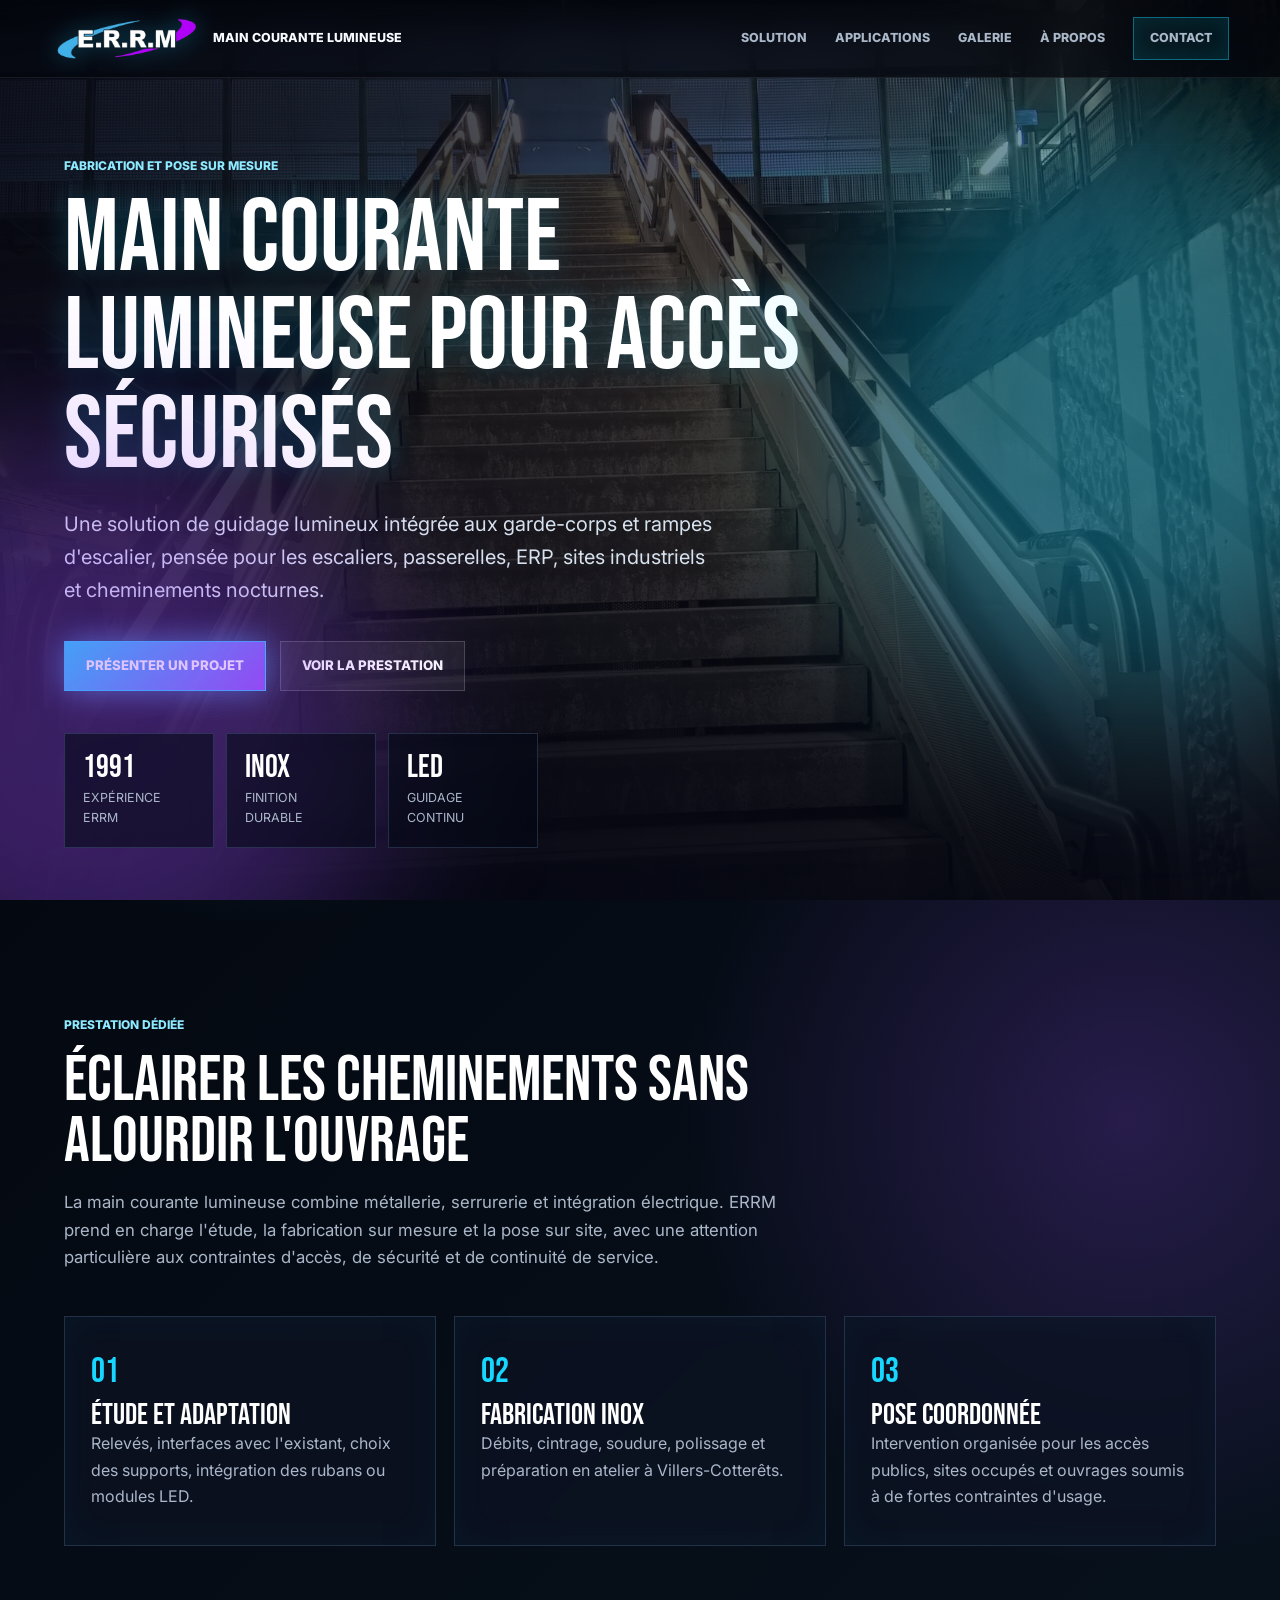
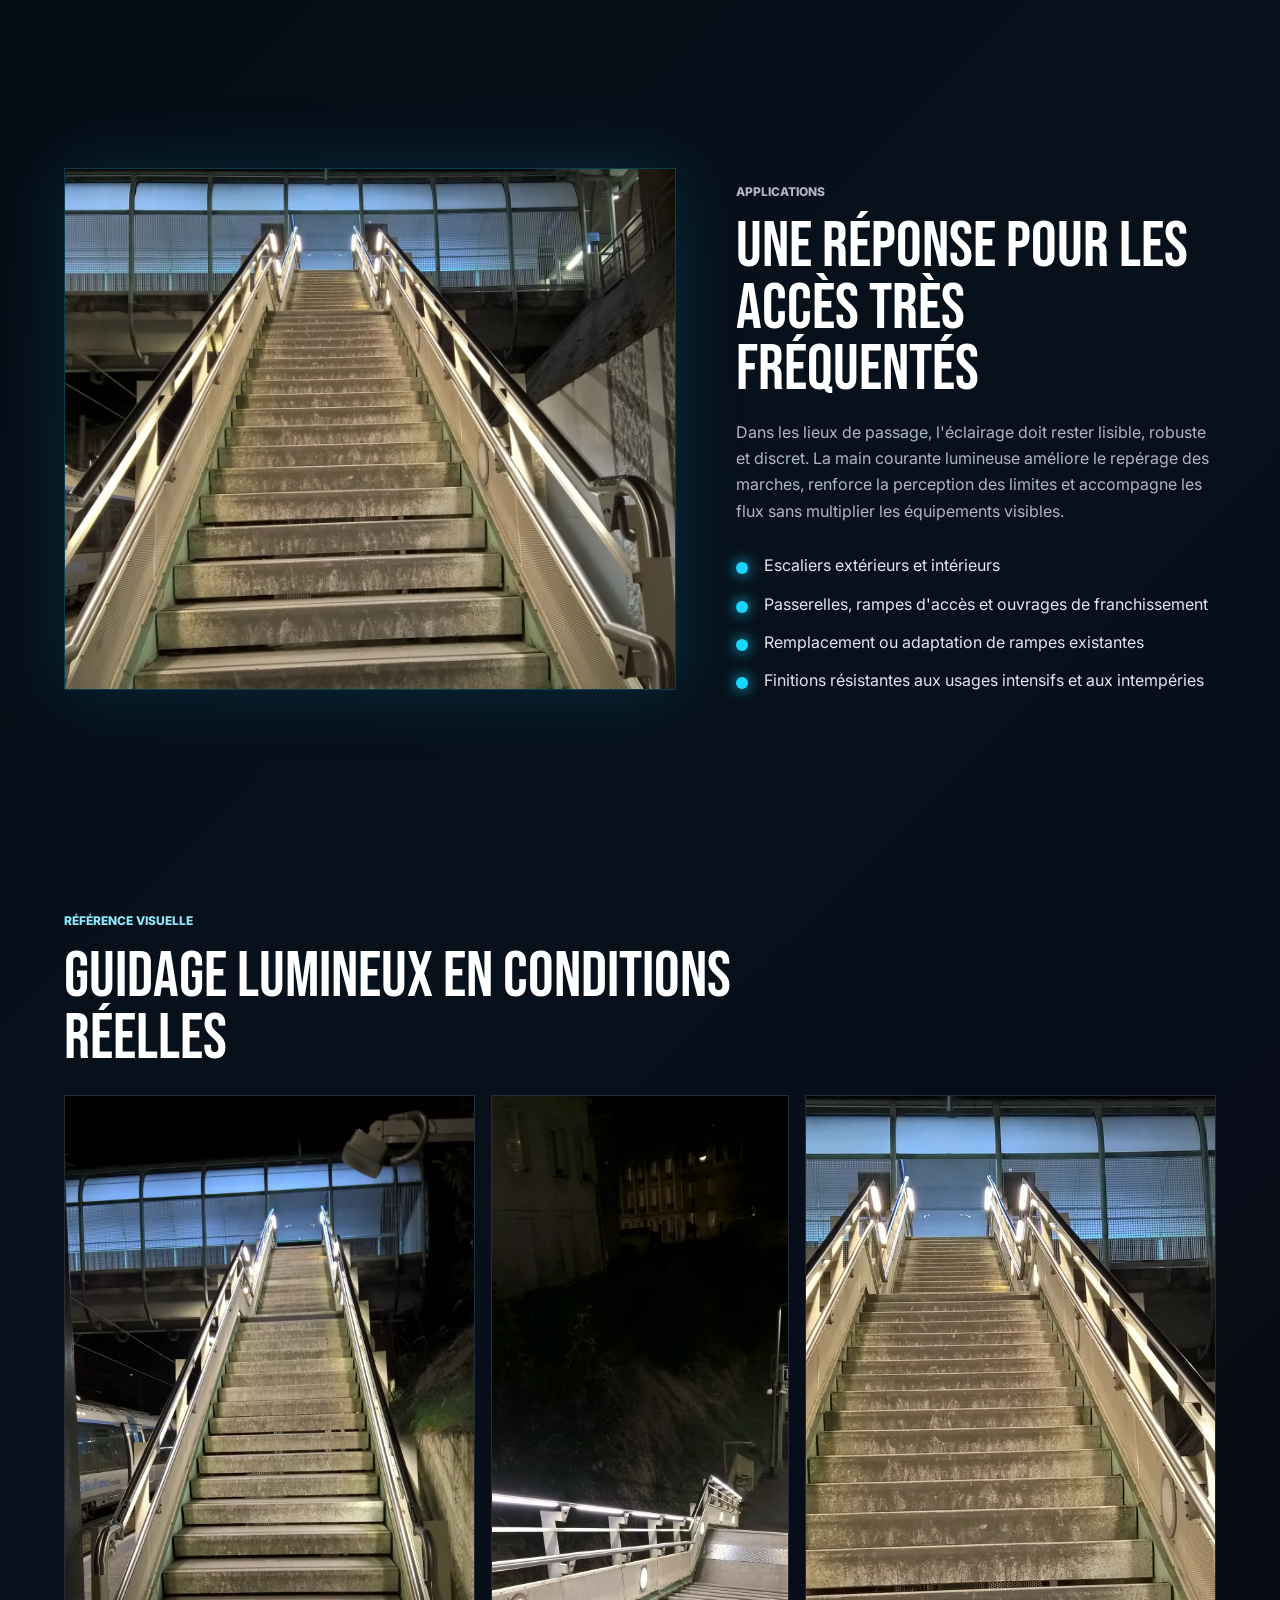
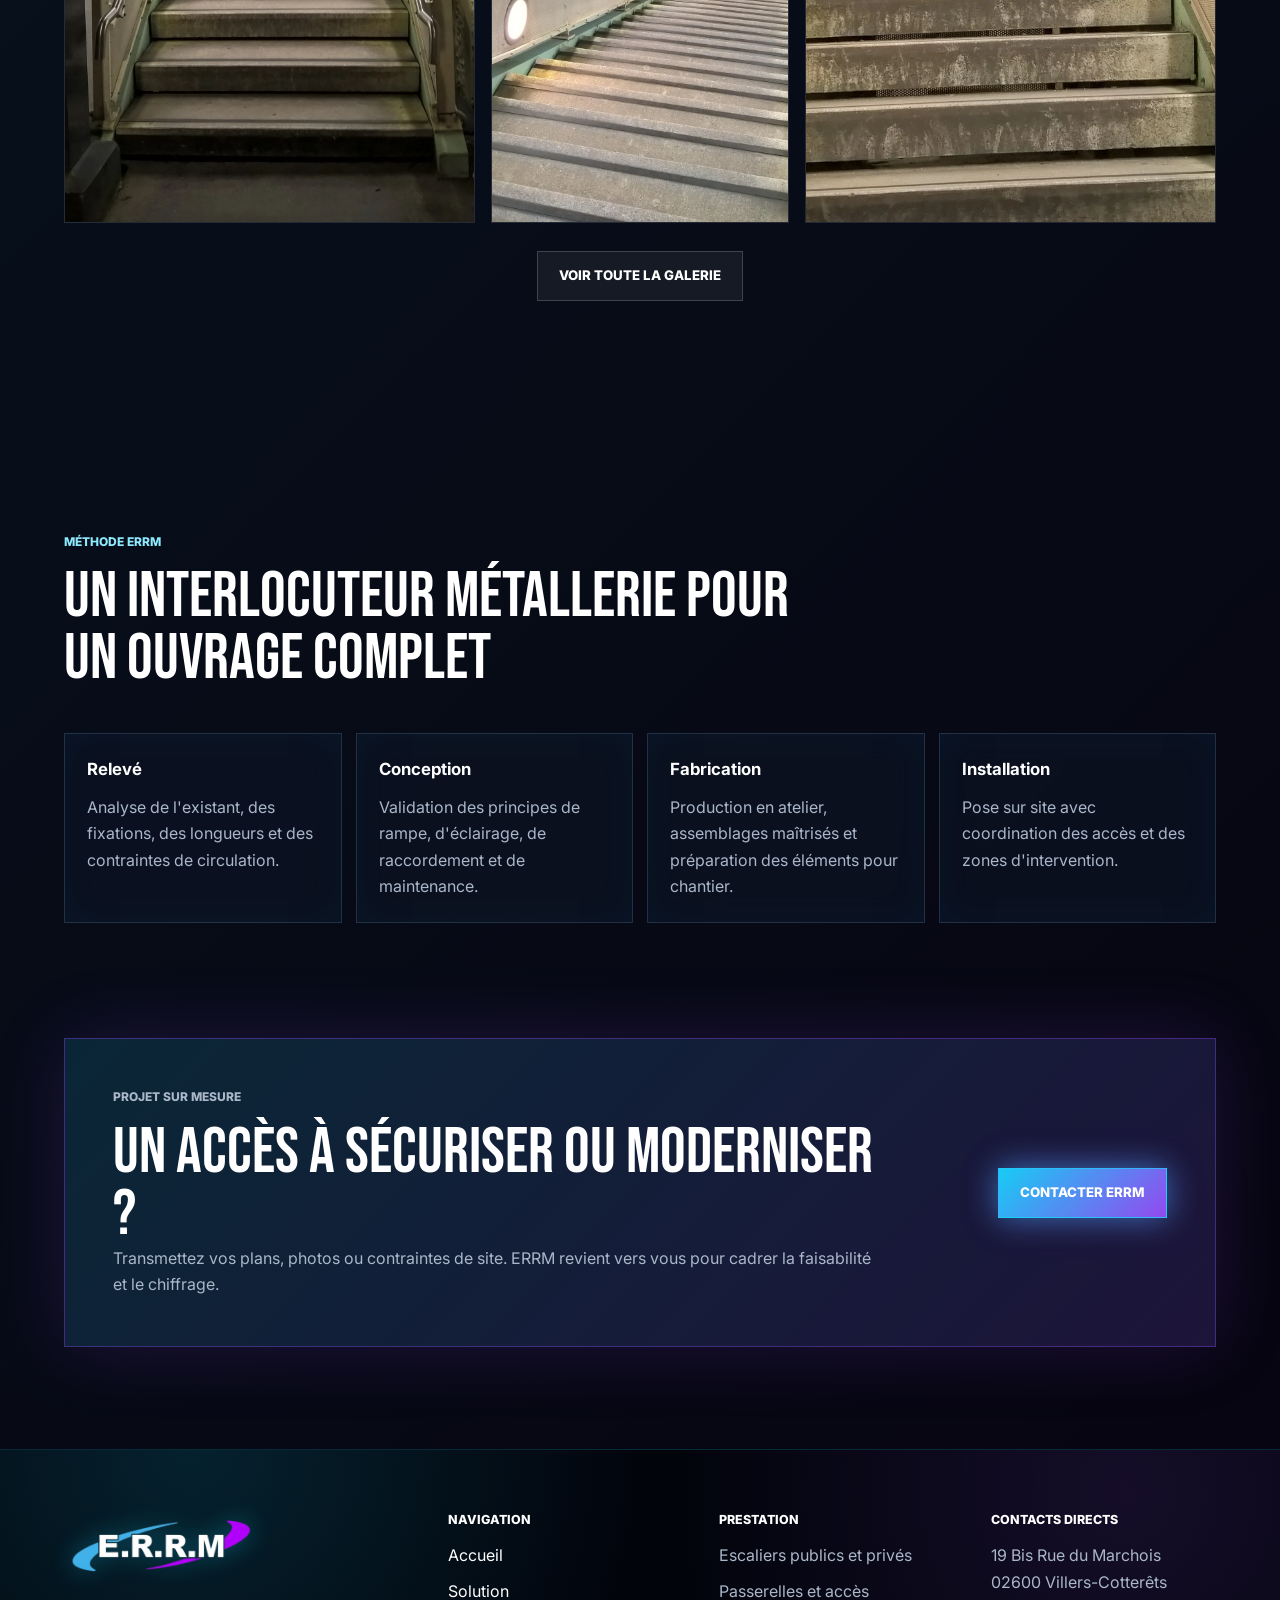
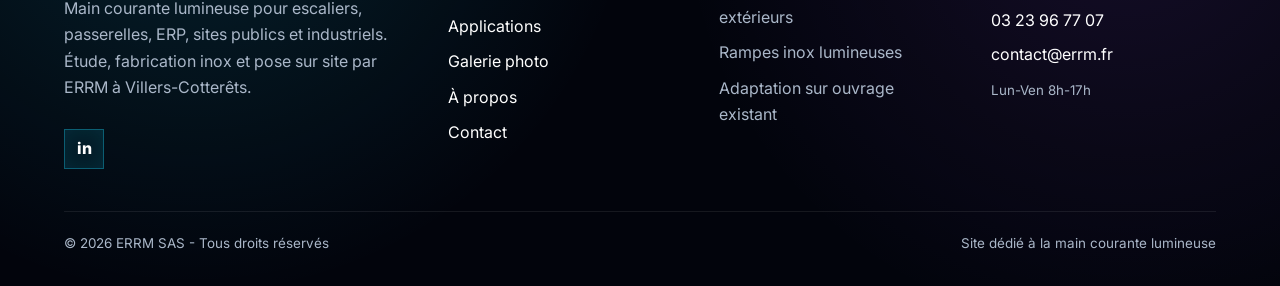
==== index.html @ 0eacf0ae "Initial site main courante lumineuse" ====
<!DOCTYPE html>
<html lang="fr">
<head>
    <meta charset="UTF-8" />
    <meta name="viewport" content="width=device-width, initial-scale=1.0" />
    <title>Main courante lumineuse | ERRM</title>
    <meta name="description" content="ERRM conçoit, fabrique et pose des mains courantes lumineuses pour escaliers, passerelles, accès publics, sites industriels et ERP." />
    <link rel="icon" href="images/favicon.png" type="image/png" />
    <link rel="stylesheet" href="css/style.css" />
</head>
<body>
    <nav class="navbar" aria-label="Navigation principale">
        <a class="brand" href="index.html" aria-label="ERRM - Main courante lumineuse">
            <img src="images/logo-errm-neon.png" alt="ERRM" />
            <span>Main courante lumineuse</span>
        </a>
        <button class="menu-toggle" aria-label="Ouvrir le menu" aria-expanded="false">
            <span></span><span></span><span></span>
        </button>
        <div class="nav-links">
            <a href="#solution">Solution</a>
            <a href="#applications">Applications</a>
            <a href="galerie.html">Galerie</a>
            <a href="a-propos.html">À propos</a>
            <a class="nav-cta" href="contact.html">Contact</a>
        </div>
    </nav>

    <main>
        <section class="hero">
            <div class="hero-media" aria-hidden="true"></div>
            <div class="glow glow-blue"></div>
            <div class="glow glow-violet"></div>
            <div class="hero-content">
                <p class="eyebrow">Fabrication et pose sur mesure</p>
                <h1>Main courante lumineuse pour accès sécurisés</h1>
                <p class="hero-text">
                    Une solution de guidage lumineux intégrée aux garde-corps et rampes d'escalier,
                    pensée pour les escaliers, passerelles, ERP, sites industriels et cheminements nocturnes.
                </p>
                <div class="hero-actions">
                    <a class="btn btn-primary" href="contact.html">Présenter un projet</a>
                    <a class="btn btn-secondary" href="#solution">Voir la prestation</a>
                </div>
                <dl class="hero-stats" aria-label="Points clés">
                    <div>
                        <dt>1991</dt>
                        <dd>expérience ERRM</dd>
                    </div>
                    <div>
                        <dt>INOX</dt>
                        <dd>finition durable</dd>
                    </div>
                    <div>
                        <dt>LED</dt>
                        <dd>guidage continu</dd>
                    </div>
                </dl>
            </div>
        </section>

        <section class="intro band" id="solution">
            <div class="section-head">
                <p class="eyebrow">Prestation dédiée</p>
                <h2>Éclairer les cheminements sans alourdir l'ouvrage</h2>
                <p>
                    La main courante lumineuse combine métallerie, serrurerie et intégration électrique.
                    ERRM prend en charge l'étude, la fabrication sur mesure et la pose sur site, avec
                    une attention particulière aux contraintes d'accès, de sécurité et de continuité de service.
                </p>
            </div>
            <div class="feature-grid">
                <article>
                    <span>01</span>
                    <h3>Étude et adaptation</h3>
                    <p>Relevés, interfaces avec l'existant, choix des supports, intégration des rubans ou modules LED.</p>
                </article>
                <article>
                    <span>02</span>
                    <h3>Fabrication inox</h3>
                    <p>Débits, cintrage, soudure, polissage et préparation en atelier à Villers-Cotterêts.</p>
                </article>
                <article>
                    <span>03</span>
                    <h3>Pose coordonnée</h3>
                    <p>Intervention organisée pour les accès publics, sites occupés et ouvrages soumis à de fortes contraintes d'usage.</p>
                </article>
            </div>
        </section>

        <section class="split" id="applications">
            <div class="split-image">
                <img src="images/main-courante-lumineuse-large.webp" alt="Escalier équipé de mains courantes lumineuses" />
            </div>
            <div class="split-copy">
                <p class="eyebrow">Applications</p>
                <h2>Une réponse pour les accès très fréquentés</h2>
                <p>
                    Dans les lieux de passage, l'éclairage doit rester lisible, robuste et discret.
                    La main courante lumineuse améliore le repérage des marches, renforce la perception
                    des limites et accompagne les flux sans multiplier les équipements visibles.
                </p>
                <ul class="check-list">
                    <li>Escaliers extérieurs et intérieurs</li>
                    <li>Passerelles, rampes d'accès et ouvrages de franchissement</li>
                    <li>Remplacement ou adaptation de rampes existantes</li>
                    <li>Finitions résistantes aux usages intensifs et aux intempéries</li>
                </ul>
            </div>
        </section>

        <section class="gallery band" id="realisations">
            <div class="section-head compact">
                <p class="eyebrow">Référence visuelle</p>
                <h2>Guidage lumineux en conditions réelles</h2>
            </div>
            <div class="photo-grid">
                <figure>
                    <img src="images/main-courante-lumineuse-hero.webp" alt="Escalier vu de face avec rampes lumineuses" />
                </figure>
                <figure>
                    <img src="images/main-courante-lumineuse-detail.webp" alt="Main courante lumineuse sur escalier de nuit" />
                </figure>
                <figure>
                    <img src="images/main-courante-lumineuse-large.webp" alt="Installation lumineuse sur deux mains courantes d'escalier" />
                </figure>
            </div>
            <div class="gallery-link-row">
                <a class="btn btn-secondary" href="galerie.html">Voir toute la galerie</a>
            </div>
        </section>

        <section class="process">
            <div class="section-head">
                <p class="eyebrow">Méthode ERRM</p>
                <h2>Un interlocuteur métallerie pour un ouvrage complet</h2>
            </div>
            <div class="timeline">
                <div>
                    <strong>Relevé</strong>
                    <p>Analyse de l'existant, des fixations, des longueurs et des contraintes de circulation.</p>
                </div>
                <div>
                    <strong>Conception</strong>
                    <p>Validation des principes de rampe, d'éclairage, de raccordement et de maintenance.</p>
                </div>
                <div>
                    <strong>Fabrication</strong>
                    <p>Production en atelier, assemblages maîtrisés et préparation des éléments pour chantier.</p>
                </div>
                <div>
                    <strong>Installation</strong>
                    <p>Pose sur site avec coordination des accès et des zones d'intervention.</p>
                </div>
            </div>
        </section>

        <section class="cta">
            <div>
                <p class="eyebrow">Projet sur mesure</p>
                <h2>Un accès à sécuriser ou moderniser ?</h2>
                <p>Transmettez vos plans, photos ou contraintes de site. ERRM revient vers vous pour cadrer la faisabilité et le chiffrage.</p>
            </div>
            <a class="btn btn-primary" href="contact.html">Contacter ERRM</a>
        </section>
    </main>

    <footer class="site-footer">
        <div class="footer-grid">
            <div class="footer-brand">
                <img src="images/logo-errm-neon.png" alt="ERRM" />
                <p>Main courante lumineuse pour escaliers, passerelles, ERP, sites publics et industriels. Étude, fabrication inox et pose sur site par ERRM à Villers-Cotterêts.</p>
                <a class="linkedin-link" href="https://www.linkedin.com/company/errm-02/" target="_blank" rel="noopener noreferrer" aria-label="ERRM sur LinkedIn">in</a>
            </div>
            <div>
                <h3>Navigation</h3>
                <ul>
                    <li><a href="index.html">Accueil</a></li>
                    <li><a href="index.html#solution">Solution</a></li>
                    <li><a href="index.html#applications">Applications</a></li>
                    <li><a href="galerie.html">Galerie photo</a></li>
                    <li><a href="a-propos.html">À propos</a></li>
                    <li><a href="contact.html">Contact</a></li>
                </ul>
            </div>
            <div>
                <h3>Prestation</h3>
                <ul>
                    <li>Escaliers publics et privés</li>
                    <li>Passerelles et accès extérieurs</li>
                    <li>Rampes inox lumineuses</li>
                    <li>Adaptation sur ouvrage existant</li>
                </ul>
            </div>
            <div>
                <h3>Contacts directs</h3>
                <address>
                    19 Bis Rue du Marchois<br />
                    02600 Villers-Cotterêts
                </address>
                <p><a href="tel:0323967707">03 23 96 77 07</a></p>
                <p><a href="mailto:contact@errm.fr">contact@errm.fr</a></p>
                <small>Lun-Ven 8h-17h</small>
            </div>
        </div>
        <div class="footer-bottom">
            <p>© 2026 ERRM SAS - Tous droits réservés</p>
            <p>Site dédié à la main courante lumineuse</p>
        </div>
    </footer>

    <script src="js/main.js"></script>
</body>
</html>
---- css/style.css ----
@import url('https://fonts.googleapis.com/css2?family=Bebas+Neue&family=Inter:wght@300;400;500;600;700;800&display=swap');

*,
*::before,
*::after {
    box-sizing: border-box;
}

:root {
    --bg: #050712;
    --bg-soft: #0b1020;
    --panel: rgba(12, 18, 34, 0.78);
    --panel-strong: rgba(16, 24, 44, 0.94);
    --line: rgba(147, 197, 253, 0.18);
    --text: #f8fbff;
    --muted: #aab7c9;
    --blue: #17d6ff;
    --violet: #9d4dff;
    --cyan-soft: #8eeaff;
    --white: #ffffff;
    --font-title: 'Bebas Neue', Impact, sans-serif;
    --font-body: 'Inter', Arial, sans-serif;
    --shadow-blue: 0 0 30px rgba(23, 214, 255, 0.38);
    --shadow-violet: 0 0 36px rgba(157, 77, 255, 0.36);
}

html {
    scroll-behavior: smooth;
}

body {
    margin: 0;
    min-width: 320px;
    background:
        radial-gradient(circle at 20% 10%, rgba(23, 214, 255, 0.22), transparent 26rem),
        radial-gradient(circle at 88% 22%, rgba(157, 77, 255, 0.22), transparent 28rem),
        linear-gradient(135deg, #03050c 0%, #07111c 46%, #07030f 100%);
    color: var(--text);
    font-family: var(--font-body);
    line-height: 1.65;
    overflow-x: hidden;
}

body::before {
    content: "";
    position: fixed;
    inset: 0;
    z-index: -2;
    opacity: 0.22;
    background-image:
        linear-gradient(rgba(23, 214, 255, 0.11) 1px, transparent 1px),
        linear-gradient(90deg, rgba(157, 77, 255, 0.1) 1px, transparent 1px);
    background-size: 72px 72px;
    mask-image: linear-gradient(to bottom, #000, transparent 88%);
}

body::after {
    content: "";
    position: fixed;
    inset: 0;
    z-index: -1;
    pointer-events: none;
    background: linear-gradient(180deg, rgba(5, 7, 18, 0.05), rgba(5, 7, 18, 0.72));
}

a {
    color: inherit;
    text-decoration: none;
}

img {
    display: block;
    max-width: 100%;
}

h1,
h2,
h3 {
    margin: 0;
    color: var(--white);
    font-family: var(--font-title);
    font-weight: 400;
    line-height: 0.96;
    letter-spacing: 0;
}

h1 {
    max-width: 780px;
    font-size: clamp(4.1rem, 8vw, 7.8rem);
    text-shadow: 0 0 28px rgba(23, 214, 255, 0.26);
}

h2 {
    font-size: clamp(2.55rem, 5vw, 4.6rem);
}

h3 {
    font-size: 1.9rem;
}

p {
    margin: 0;
}

.navbar {
    position: fixed;
    top: 0;
    left: 0;
    right: 0;
    z-index: 20;
    display: flex;
    align-items: center;
    justify-content: space-between;
    min-height: 74px;
    padding: 14px clamp(18px, 4vw, 56px);
    border-bottom: 1px solid rgba(255, 255, 255, 0.08);
    background: rgba(3, 5, 12, 0.72);
    backdrop-filter: blur(18px);
    transition: background 0.24s ease, border-color 0.24s ease;
}

.navbar.is-scrolled {
    border-color: rgba(23, 214, 255, 0.2);
    background: rgba(3, 5, 12, 0.9);
}

.brand {
    display: flex;
    align-items: center;
    gap: 14px;
    color: var(--text);
    font-size: 0.78rem;
    font-weight: 800;
    text-transform: uppercase;
}

.brand img {
    width: 148px;
    height: auto;
    filter: drop-shadow(0 0 12px rgba(23, 214, 255, 0.36));
}

.nav-links {
    display: flex;
    align-items: center;
    gap: 28px;
    color: var(--muted);
    font-size: 0.78rem;
    font-weight: 800;
    text-transform: uppercase;
}

.nav-links a {
    position: relative;
}

.nav-links a:hover,
.nav-links a.active {
    color: var(--white);
}

.nav-cta {
    padding: 10px 16px;
    border: 1px solid rgba(23, 214, 255, 0.42);
    background: rgba(23, 214, 255, 0.08);
    box-shadow: inset 0 0 20px rgba(23, 214, 255, 0.1);
}

.menu-toggle {
    display: none;
    width: 42px;
    height: 42px;
    border: 1px solid rgba(255, 255, 255, 0.14);
    background: rgba(255, 255, 255, 0.04);
}

.menu-toggle span {
    display: block;
    width: 18px;
    height: 2px;
    margin: 4px auto;
    background: var(--text);
}

.hero {
    position: relative;
    min-height: 100svh;
    display: grid;
    align-items: end;
    padding: 132px clamp(20px, 5vw, 72px) 52px;
    overflow: hidden;
}

.hero-media {
    position: absolute;
    inset: 0;
    z-index: -3;
    background:
        linear-gradient(90deg, rgba(5, 7, 18, 0.88) 0%, rgba(5, 7, 18, 0.58) 48%, rgba(5, 7, 18, 0.12) 100%),
        linear-gradient(0deg, rgba(5, 7, 18, 0.78), rgba(5, 7, 18, 0.1) 38%),
        url("../images/main-courante-lumineuse-large.webp") center / cover no-repeat;
}

.glow {
    position: absolute;
    width: 46vw;
    max-width: 620px;
    aspect-ratio: 1;
    border-radius: 999px;
    filter: blur(92px);
    opacity: 0.34;
    pointer-events: none;
}

.glow-blue {
    right: -12%;
    top: 12%;
    background: var(--blue);
}

.glow-violet {
    left: -16%;
    bottom: -14%;
    background: var(--violet);
}

.hero-content {
    max-width: 860px;
}

.eyebrow {
    margin-bottom: 15px;
    color: var(--cyan-soft);
    font-size: 0.75rem;
    font-weight: 800;
    text-transform: uppercase;
}

.hero-text {
    max-width: 650px;
    margin-top: 22px;
    color: #d7e2ef;
    font-size: clamp(1.03rem, 1.8vw, 1.25rem);
}

.hero-actions {
    display: flex;
    flex-wrap: wrap;
    gap: 14px;
    margin-top: 34px;
}

.btn {
    display: inline-flex;
    align-items: center;
    justify-content: center;
    min-height: 48px;
    padding: 13px 21px;
    border: 1px solid transparent;
    color: var(--white);
    font-size: 0.83rem;
    font-weight: 800;
    text-transform: uppercase;
}

.btn-primary {
    border-color: rgba(23, 214, 255, 0.72);
    background: linear-gradient(135deg, rgba(23, 214, 255, 0.95), rgba(157, 77, 255, 0.92));
    box-shadow: var(--shadow-blue), var(--shadow-violet);
}

.btn-secondary {
    border-color: rgba(255, 255, 255, 0.18);
    background: rgba(255, 255, 255, 0.06);
}

.hero-stats {
    display: grid;
    grid-template-columns: repeat(3, minmax(0, 150px));
    gap: 12px;
    margin: 42px 0 0;
    padding: 0;
}

.hero-stats div {
    padding: 18px;
    border: 1px solid var(--line);
    background: rgba(5, 10, 22, 0.58);
    backdrop-filter: blur(12px);
}

.hero-stats dt {
    color: var(--white);
    font-family: var(--font-title);
    font-size: 2rem;
    line-height: 1;
}

.hero-stats dd {
    margin: 4px 0 0;
    color: var(--muted);
    font-size: 0.78rem;
    text-transform: uppercase;
}

.band,
.process,
.contact-section {
    padding: clamp(72px, 9vw, 118px) clamp(20px, 5vw, 72px);
}

.section-head {
    max-width: 760px;
    margin-bottom: 44px;
}

.section-head p:not(.eyebrow) {
    margin-top: 16px;
    color: var(--muted);
    font-size: 1.05rem;
}

.section-head.compact {
    margin-bottom: 26px;
}

.feature-grid {
    display: grid;
    grid-template-columns: repeat(3, minmax(0, 1fr));
    gap: 18px;
}

.feature-grid article,
.timeline div,
.contact-form,
.contact-panel,
.info-block,
.history-grid div {
    border: 1px solid var(--line);
    background: var(--panel);
    box-shadow: inset 0 0 38px rgba(23, 214, 255, 0.04);
    backdrop-filter: blur(14px);
}

.feature-grid article {
    min-height: 230px;
    padding: 26px;
}

.feature-grid span {
    color: var(--blue);
    font-family: var(--font-title);
    font-size: 2.2rem;
}

.feature-grid p,
.timeline p,
.split-copy p,
.cta p,
.contact-panel p,
.info-block small,
.form-note {
    color: var(--muted);
}

.split {
    display: grid;
    grid-template-columns: minmax(0, 1.12fr) minmax(320px, 0.88fr);
    gap: clamp(28px, 5vw, 60px);
    align-items: center;
    padding: clamp(72px, 8vw, 112px) clamp(20px, 5vw, 72px);
}

.split-image {
    min-height: 520px;
    border: 1px solid rgba(23, 214, 255, 0.24);
    box-shadow: 0 0 70px rgba(23, 214, 255, 0.14);
    overflow: hidden;
}

.split-image img {
    width: 100%;
    height: 100%;
    min-height: 520px;
    object-fit: cover;
}

.split-copy {
    max-width: 560px;
}

.split-copy p {
    margin-top: 18px;
}

.check-list {
    display: grid;
    gap: 12px;
    margin: 28px 0 0;
    padding: 0;
    list-style: none;
}

.check-list li {
    position: relative;
    padding-left: 28px;
    color: #dce8f5;
}

.check-list li::before {
    content: "";
    position: absolute;
    left: 0;
    top: 0.62em;
    width: 12px;
    height: 12px;
    border-radius: 50%;
    background: var(--blue);
    box-shadow: 0 0 14px var(--blue);
}

.photo-grid {
    display: grid;
    grid-template-columns: 1.1fr 0.8fr 1.1fr;
    gap: 16px;
}

.photo-grid figure {
    margin: 0;
    min-height: 410px;
    border: 1px solid rgba(255, 255, 255, 0.12);
    overflow: hidden;
}

.photo-grid img {
    width: 100%;
    height: 100%;
    min-height: 410px;
    object-fit: cover;
}

.gallery-link-row {
    display: flex;
    justify-content: center;
    margin-top: 28px;
}

.gallery-page-section {
    padding: clamp(72px, 9vw, 118px) clamp(20px, 5vw, 72px);
}

.gallery-page-toolbar {
    display: flex;
    align-items: end;
    justify-content: space-between;
    gap: 24px;
    margin-bottom: 28px;
}

.gallery-page-grid {
    display: grid;
    grid-template-columns: repeat(3, minmax(0, 1fr));
    gap: 16px;
}

.gallery-page-item {
    position: relative;
    min-height: 360px;
    border: 1px solid rgba(23, 214, 255, 0.22);
    overflow: hidden;
    cursor: pointer;
    background: var(--panel);
}

.gallery-page-item img {
    width: 100%;
    height: 100%;
    min-height: 360px;
    object-fit: cover;
    transition: transform 0.45s ease, filter 0.45s ease;
}

.gallery-page-item:hover img {
    transform: scale(1.045);
    filter: brightness(1.08);
}

.gallery-page-overlay {
    position: absolute;
    inset: auto 0 0;
    padding: 22px;
    background: linear-gradient(180deg, transparent, rgba(3, 5, 12, 0.9));
}

.gallery-page-overlay span {
    display: block;
    margin-bottom: 4px;
    color: var(--blue);
    font-size: 0.72rem;
    font-weight: 800;
    text-transform: uppercase;
}

.gallery-page-overlay h3 {
    font-size: 1.55rem;
}

.lightbox {
    position: fixed;
    inset: 0;
    z-index: 50;
    display: none;
    align-items: center;
    justify-content: center;
    padding: 28px;
    background: rgba(1, 3, 9, 0.9);
    backdrop-filter: blur(10px);
}

.lightbox.active {
    display: flex;
}

.lightbox-img {
    max-width: min(1100px, 94vw);
    max-height: 86vh;
    border: 1px solid rgba(23, 214, 255, 0.28);
    box-shadow: var(--shadow-blue), var(--shadow-violet);
}

.lightbox-close {
    position: fixed;
    top: 22px;
    right: 24px;
    width: 44px;
    height: 44px;
    border: 1px solid rgba(255, 255, 255, 0.2);
    background: rgba(255, 255, 255, 0.08);
    color: var(--white);
    font-size: 2rem;
    line-height: 1;
    cursor: pointer;
}

.timeline {
    display: grid;
    grid-template-columns: repeat(4, minmax(0, 1fr));
    gap: 14px;
}

.timeline div {
    min-height: 190px;
    padding: 22px;
}

.timeline strong {
    display: block;
    margin-bottom: 10px;
    color: var(--white);
    font-size: 1.05rem;
}

.cta {
    display: flex;
    align-items: center;
    justify-content: space-between;
    gap: 28px;
    margin: 0 clamp(20px, 5vw, 72px) clamp(72px, 8vw, 112px);
    padding: clamp(28px, 5vw, 48px);
    border: 1px solid rgba(157, 77, 255, 0.34);
    background:
        linear-gradient(135deg, rgba(23, 214, 255, 0.12), rgba(157, 77, 255, 0.14)),
        rgba(10, 15, 30, 0.76);
    box-shadow: 0 0 70px rgba(157, 77, 255, 0.16);
}

.cta div {
    max-width: 760px;
}

.page-hero {
    position: relative;
    padding: 152px clamp(20px, 5vw, 72px) 72px;
    overflow: hidden;
}

.about-hero {
    min-height: 56svh;
}

.container.narrow {
    max-width: 860px;
}

.page-hero p:not(.eyebrow) {
    max-width: 680px;
    margin-top: 18px;
    color: var(--muted);
    font-size: 1.08rem;
}

.contact-grid {
    display: grid;
    grid-template-columns: minmax(0, 1fr) minmax(300px, 420px);
    gap: 24px;
    max-width: 1180px;
    margin: 0 auto;
}

.contact-form {
    padding: clamp(22px, 4vw, 38px);
}

.form-title {
    margin-bottom: 24px;
}

.form-row {
    display: grid;
    grid-template-columns: repeat(2, minmax(0, 1fr));
    gap: 14px;
}

label {
    display: grid;
    gap: 8px;
    margin-bottom: 16px;
    color: #d7e2ef;
    font-size: 0.82rem;
    font-weight: 800;
    text-transform: uppercase;
}

input,
select,
textarea {
    width: 100%;
    min-height: 48px;
    border: 1px solid rgba(147, 197, 253, 0.22);
    background: rgba(2, 5, 13, 0.72);
    color: var(--white);
    font: inherit;
    padding: 12px 13px;
    outline: none;
}

textarea {
    min-height: 160px;
    resize: vertical;
}

input:focus,
select:focus,
textarea:focus {
    border-color: var(--blue);
    box-shadow: 0 0 0 3px rgba(23, 214, 255, 0.16);
}

.honeypot {
    display: none;
}

.form-note {
    margin-top: 14px;
    font-size: 0.86rem;
}

.contact-panel {
    align-self: start;
    padding: 16px;
}

.contact-panel img {
    width: 100%;
    aspect-ratio: 4 / 3;
    object-fit: cover;
    margin-bottom: 14px;
}

.about-intro-section,
.about-workshop {
    padding: clamp(72px, 8vw, 112px) clamp(20px, 5vw, 72px);
}

.about-layout,
.about-workshop {
    display: grid;
    grid-template-columns: minmax(0, 0.9fr) minmax(320px, 1.1fr);
    gap: clamp(28px, 5vw, 60px);
    align-items: center;
}

.about-copy {
    max-width: 640px;
}

.about-copy p:not(.eyebrow) {
    margin-top: 18px;
    color: var(--muted);
}

.about-photo-card {
    position: relative;
    border: 1px solid rgba(23, 214, 255, 0.24);
    overflow: hidden;
    box-shadow: 0 0 70px rgba(23, 214, 255, 0.14);
}

.about-photo-card img {
    width: 100%;
    min-height: 430px;
    object-fit: cover;
}

.year-badge {
    position: absolute;
    right: 18px;
    bottom: 18px;
    min-width: 120px;
    padding: 18px;
    border: 1px solid rgba(23, 214, 255, 0.46);
    background: rgba(3, 5, 12, 0.76);
    box-shadow: var(--shadow-blue);
    backdrop-filter: blur(14px);
}

.year-badge strong,
.history-grid strong {
    display: block;
    color: var(--white);
    font-family: var(--font-title);
    font-size: 2.4rem;
    font-weight: 400;
    line-height: 1;
}

.year-badge span {
    color: var(--muted);
    font-size: 0.78rem;
    font-weight: 800;
    text-transform: uppercase;
}

.values-grid article {
    min-height: 245px;
}

.history-grid {
    display: grid;
    grid-template-columns: repeat(4, minmax(0, 1fr));
    gap: 14px;
}

.history-grid div {
    min-height: 205px;
    padding: 24px;
}

.history-grid p {
    color: var(--muted);
}

.info-block {
    padding: 18px;
    margin-top: 12px;
}

.info-block span {
    display: block;
    margin-bottom: 4px;
    color: var(--blue);
    font-size: 0.72rem;
    font-weight: 800;
    text-transform: uppercase;
}

.info-block a {
    color: var(--white);
    font-weight: 800;
}

.site-footer {
    padding: clamp(42px, 6vw, 64px) clamp(20px, 5vw, 72px) 24px;
    border-top: 1px solid rgba(23, 214, 255, 0.18);
    background:
        radial-gradient(circle at 15% 0%, rgba(23, 214, 255, 0.14), transparent 28rem),
        radial-gradient(circle at 88% 10%, rgba(157, 77, 255, 0.12), transparent 28rem),
        rgba(3, 5, 12, 0.94);
}

.footer-grid {
    display: grid;
    grid-template-columns: minmax(260px, 1.5fr) repeat(3, minmax(160px, 1fr));
    gap: clamp(24px, 4vw, 46px);
}

.footer-brand img {
    width: 190px;
    margin-bottom: 18px;
    filter: drop-shadow(0 0 12px rgba(23, 214, 255, 0.32));
}

.footer-brand p,
.site-footer li,
.site-footer address,
.site-footer small,
.footer-bottom {
    color: var(--muted);
}

.footer-brand p {
    max-width: 360px;
}

.site-footer h3 {
    margin-bottom: 16px;
    font-family: var(--font-body);
    font-size: 0.78rem;
    font-weight: 800;
    letter-spacing: 0;
    text-transform: uppercase;
}

.site-footer ul {
    display: grid;
    gap: 9px;
    margin: 0;
    padding: 0;
    list-style: none;
}

.site-footer a {
    color: var(--white);
}

.site-footer a:hover {
    color: var(--blue);
}

.site-footer address {
    margin: 0 0 12px;
    font-style: normal;
}

.site-footer p {
    margin-bottom: 8px;
}

.linkedin-link {
    display: inline-flex;
    align-items: center;
    justify-content: center;
    width: 40px;
    height: 40px;
    margin-top: 20px;
    border: 1px solid rgba(23, 214, 255, 0.35);
    background: rgba(23, 214, 255, 0.08);
    color: var(--white);
    font-weight: 800;
    box-shadow: inset 0 0 18px rgba(23, 214, 255, 0.08);
}

.footer-bottom {
    display: flex;
    justify-content: space-between;
    gap: 18px;
    margin-top: 42px;
    padding-top: 20px;
    border-top: 1px solid rgba(255, 255, 255, 0.08);
    font-size: 0.84rem;
}

@media (max-width: 900px) {
    .menu-toggle {
        display: block;
    }

    .nav-links {
        position: fixed;
        top: 74px;
        left: 0;
        right: 0;
        display: none;
        flex-direction: column;
        align-items: flex-start;
        gap: 0;
        padding: 18px 22px 24px;
        border-bottom: 1px solid rgba(255, 255, 255, 0.1);
        background: rgba(3, 5, 12, 0.96);
    }

    .nav-links.open {
        display: flex;
    }

    .nav-links a {
        width: 100%;
        padding: 14px 0;
    }

    .brand span {
        max-width: 150px;
        line-height: 1.25;
    }

    .feature-grid,
    .timeline,
    .split,
    .contact-grid,
    .about-layout,
    .about-workshop,
    .history-grid,
    .footer-grid {
        grid-template-columns: 1fr;
    }

    .photo-grid,
    .gallery-page-grid {
        grid-template-columns: 1fr;
    }

    .gallery-page-toolbar {
        align-items: flex-start;
        flex-direction: column;
    }

    .cta,
    .footer-bottom {
        flex-direction: column;
        align-items: flex-start;
    }
}

@media (max-width: 620px) {
    .hero {
        padding-top: 118px;
    }

    h1 {
        font-size: 3.7rem;
    }

    .hero-stats,
    .form-row {
        grid-template-columns: 1fr;
    }

    .brand img {
        width: 118px;
    }

    .split-image,
    .split-image img,
    .photo-grid figure,
    .photo-grid img,
    .gallery-page-item,
    .gallery-page-item img {
        min-height: 330px;
    }
}
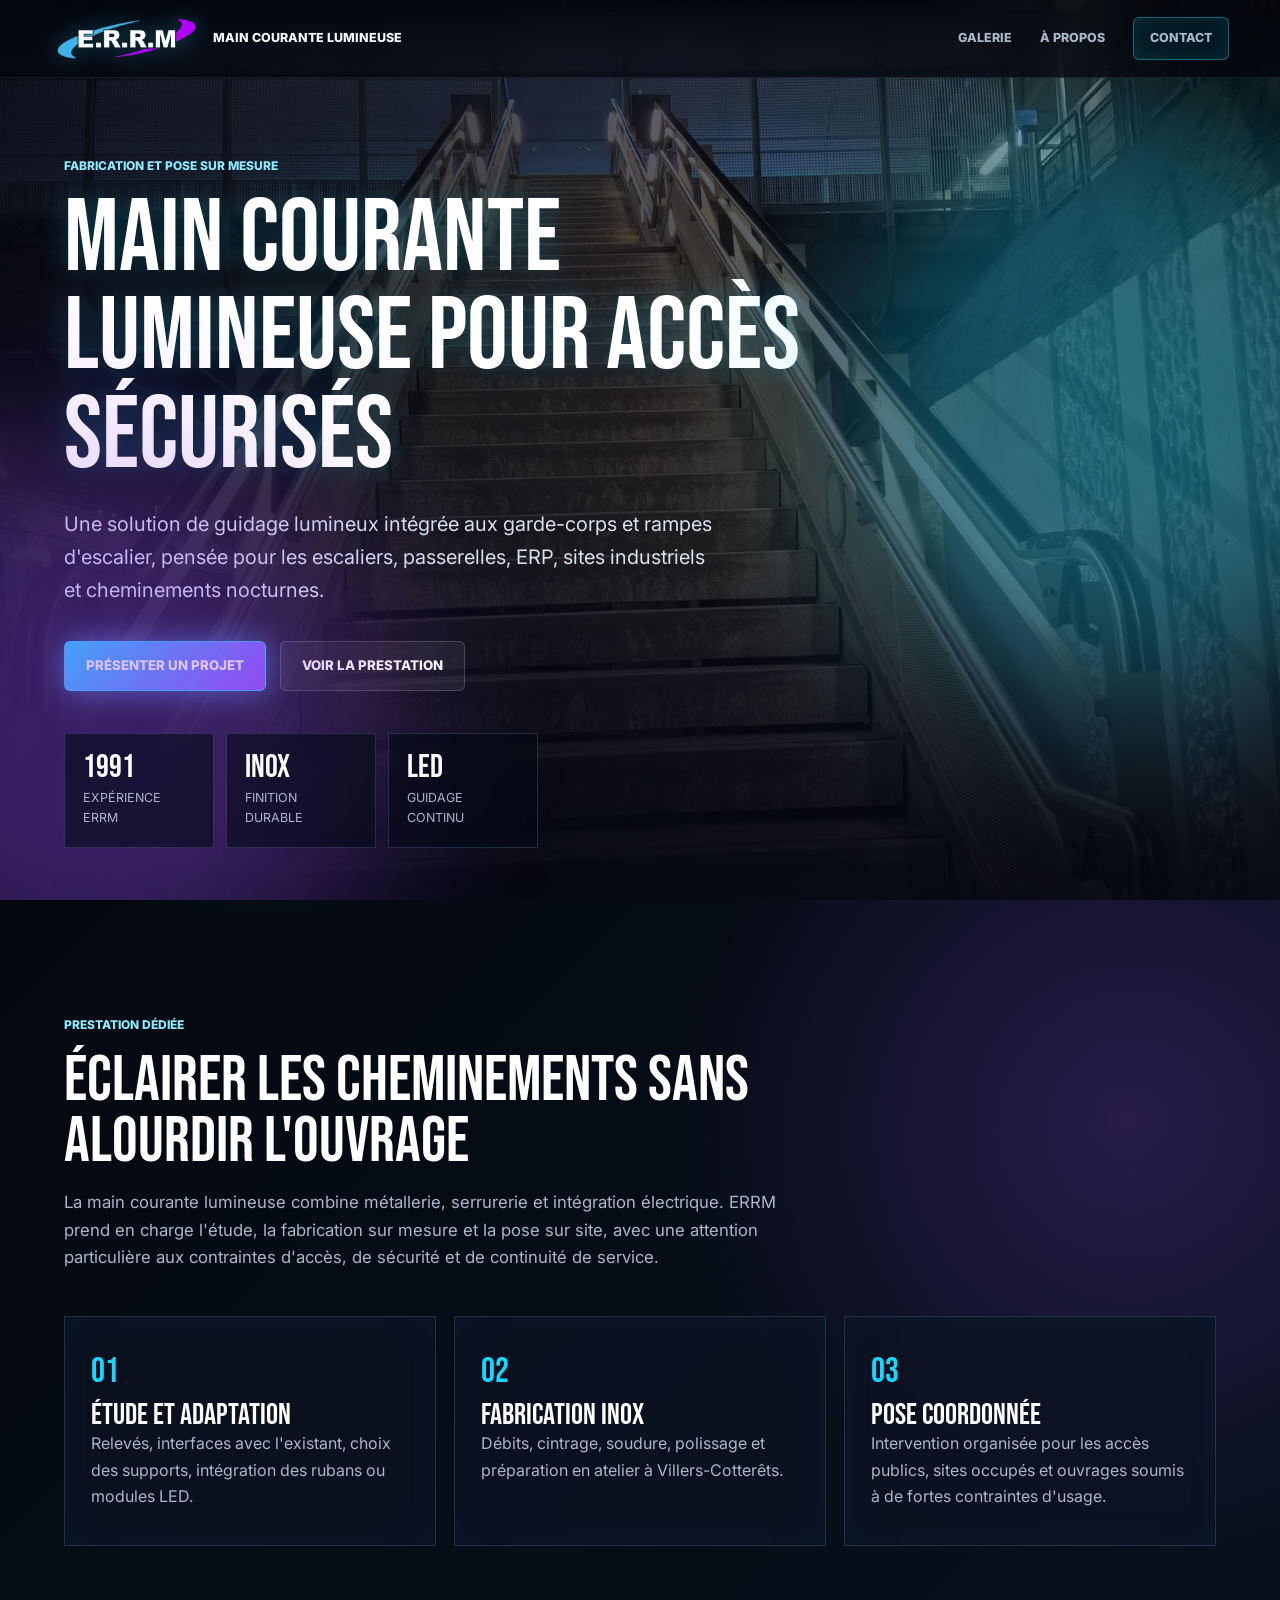
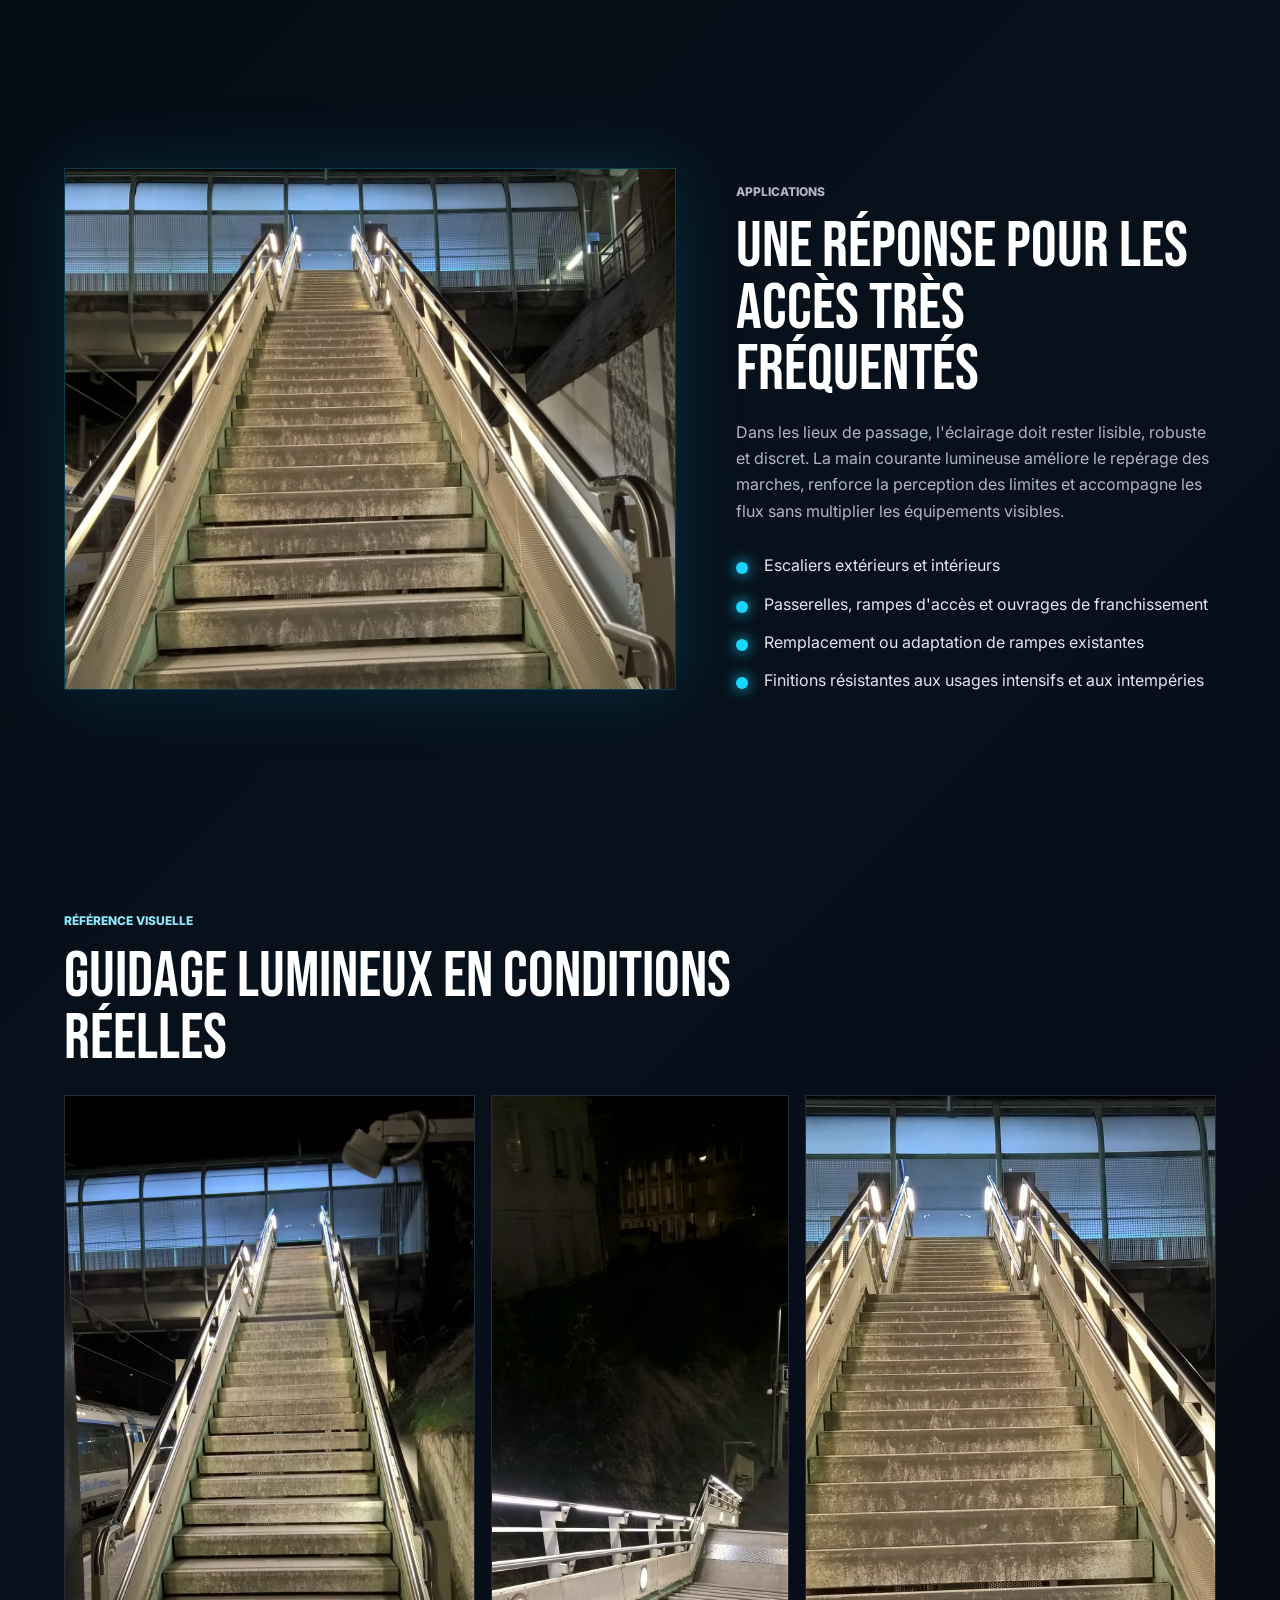
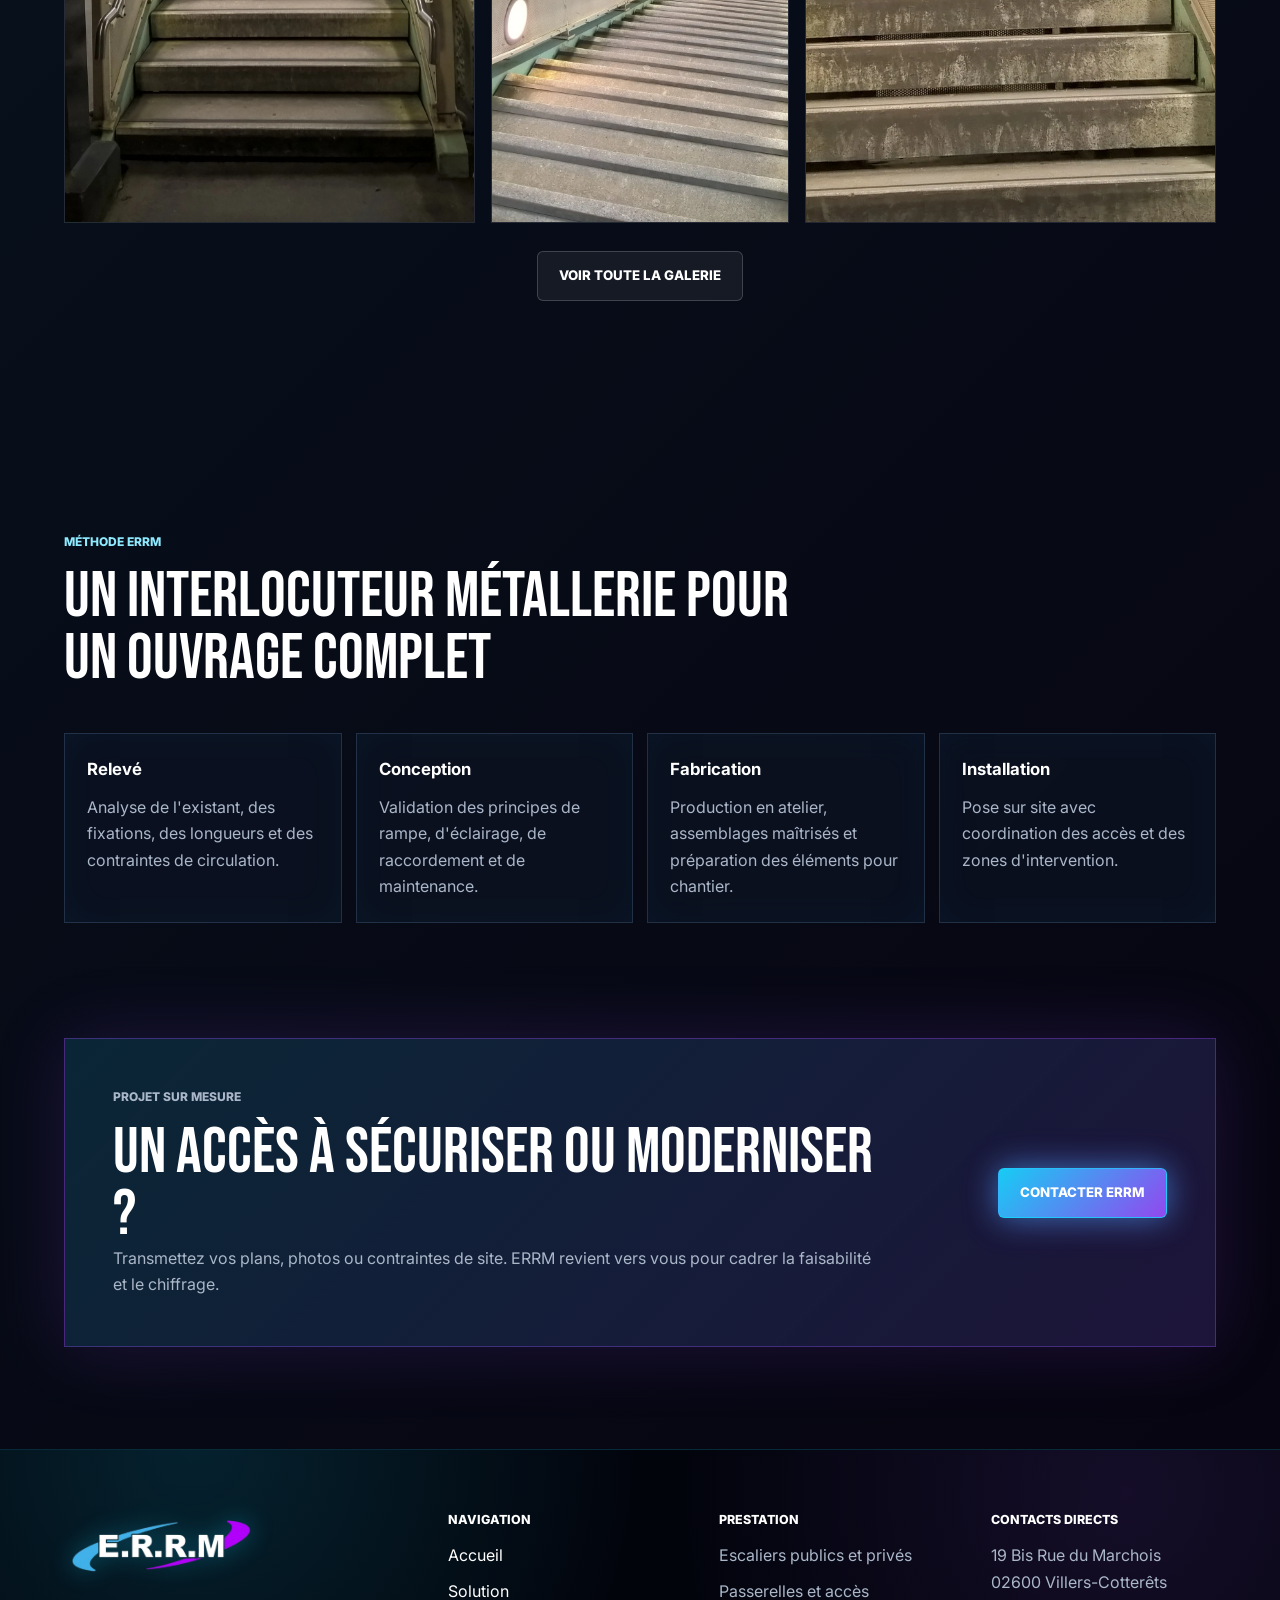
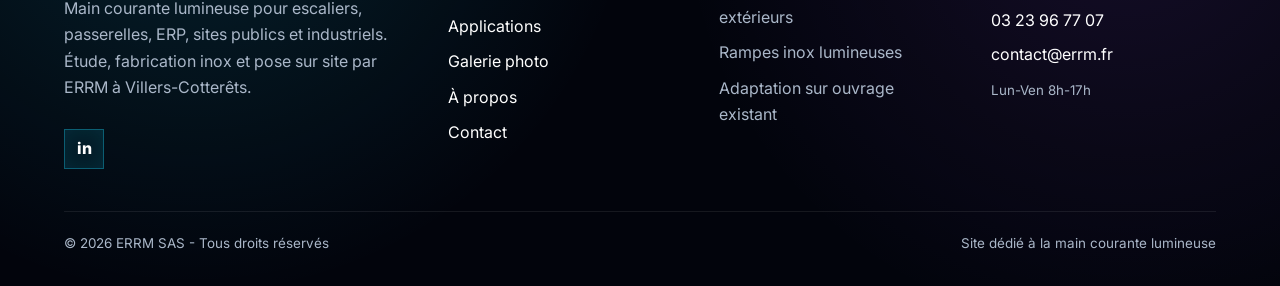
==== commit 07d62435: "Simplifier la navigation principale" ====
--- a/index.html
+++ b/index.html
@@ -18,8 +18,6 @@
             <span></span><span></span><span></span>
         </button>
         <div class="nav-links">
-            <a href="#solution">Solution</a>
-            <a href="#applications">Applications</a>
             <a href="galerie.html">Galerie</a>
             <a href="a-propos.html">À propos</a>
             <a class="nav-cta" href="contact.html">Contact</a>
--- a/css/style.css
+++ b/css/style.css
@@ -162,6 +162,7 @@
 .nav-cta {
     padding: 10px 16px;
     border: 1px solid rgba(23, 214, 255, 0.42);
+    border-radius: 6px;
     background: rgba(23, 214, 255, 0.08);
     box-shadow: inset 0 0 20px rgba(23, 214, 255, 0.1);
 }
@@ -257,6 +258,7 @@
     min-height: 48px;
     padding: 13px 21px;
     border: 1px solid transparent;
+    border-radius: 6px;
     color: var(--white);
     font-size: 0.83rem;
     font-weight: 800;
